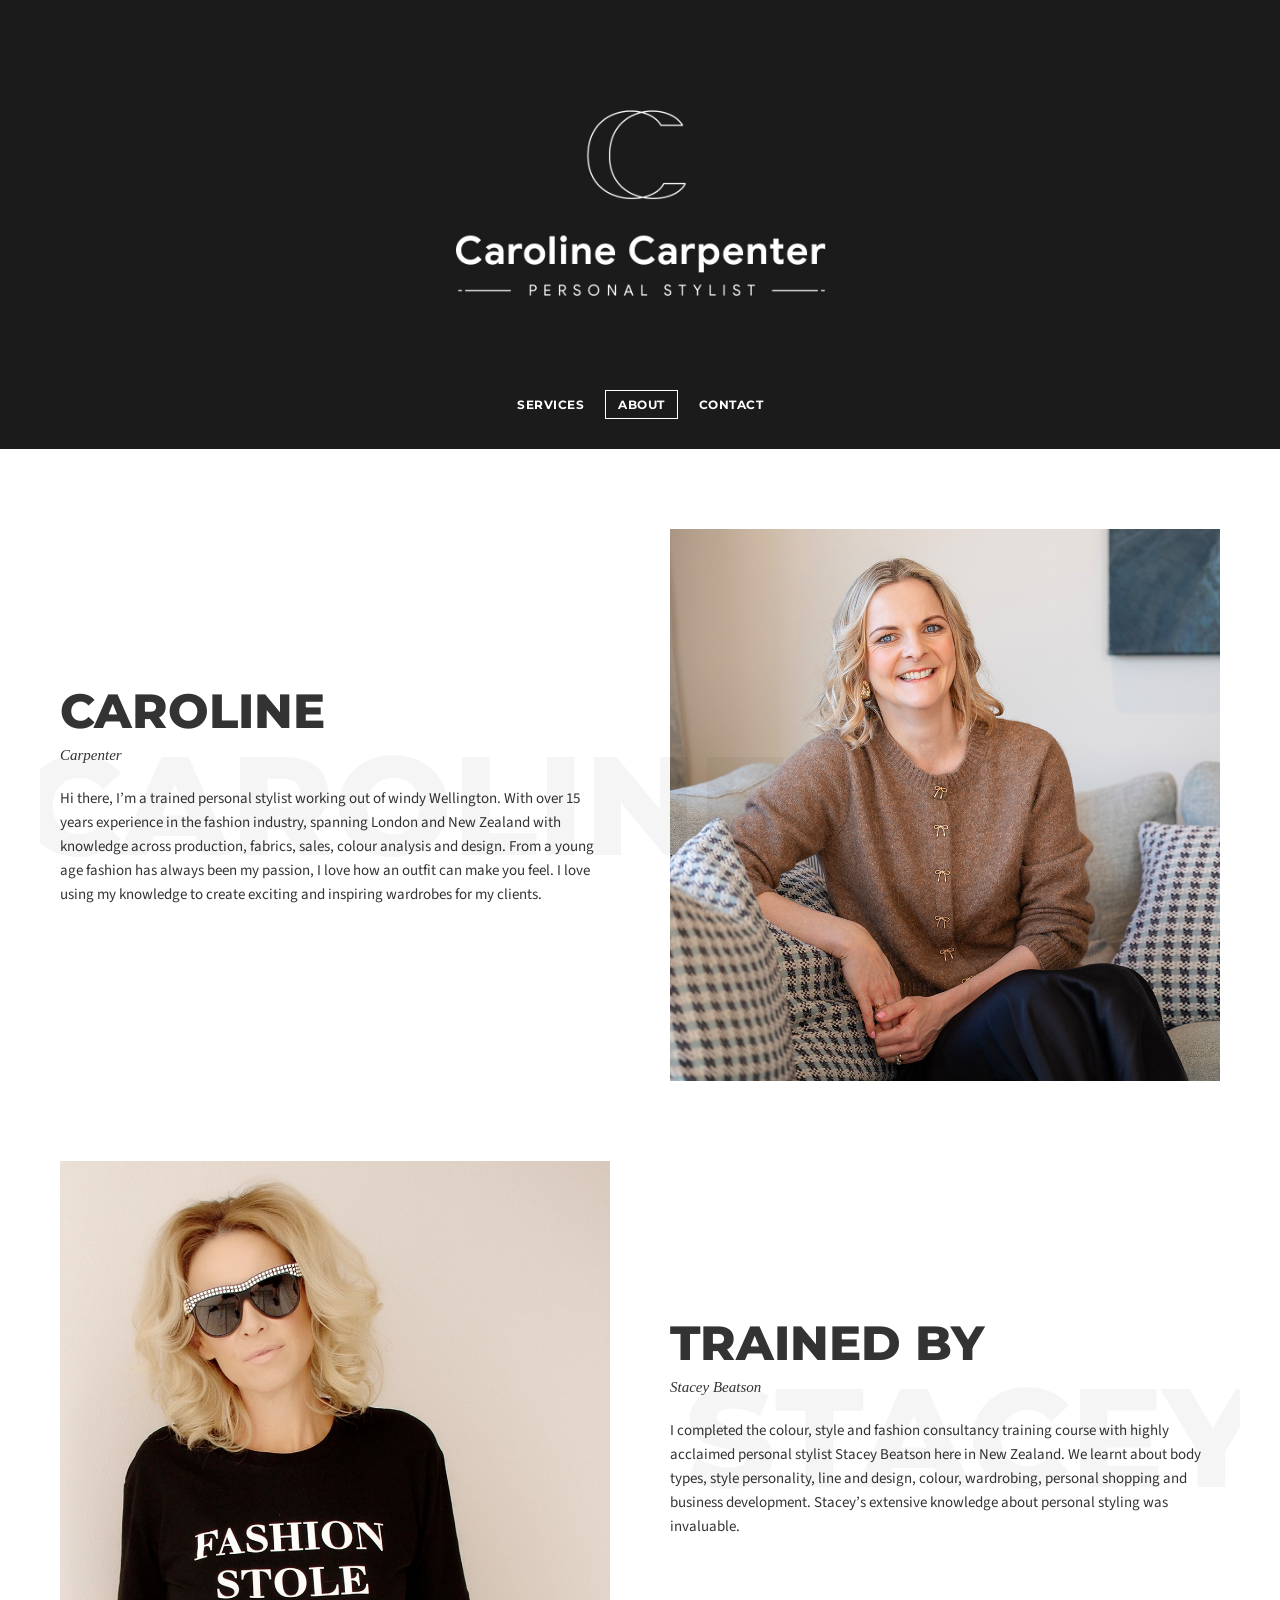
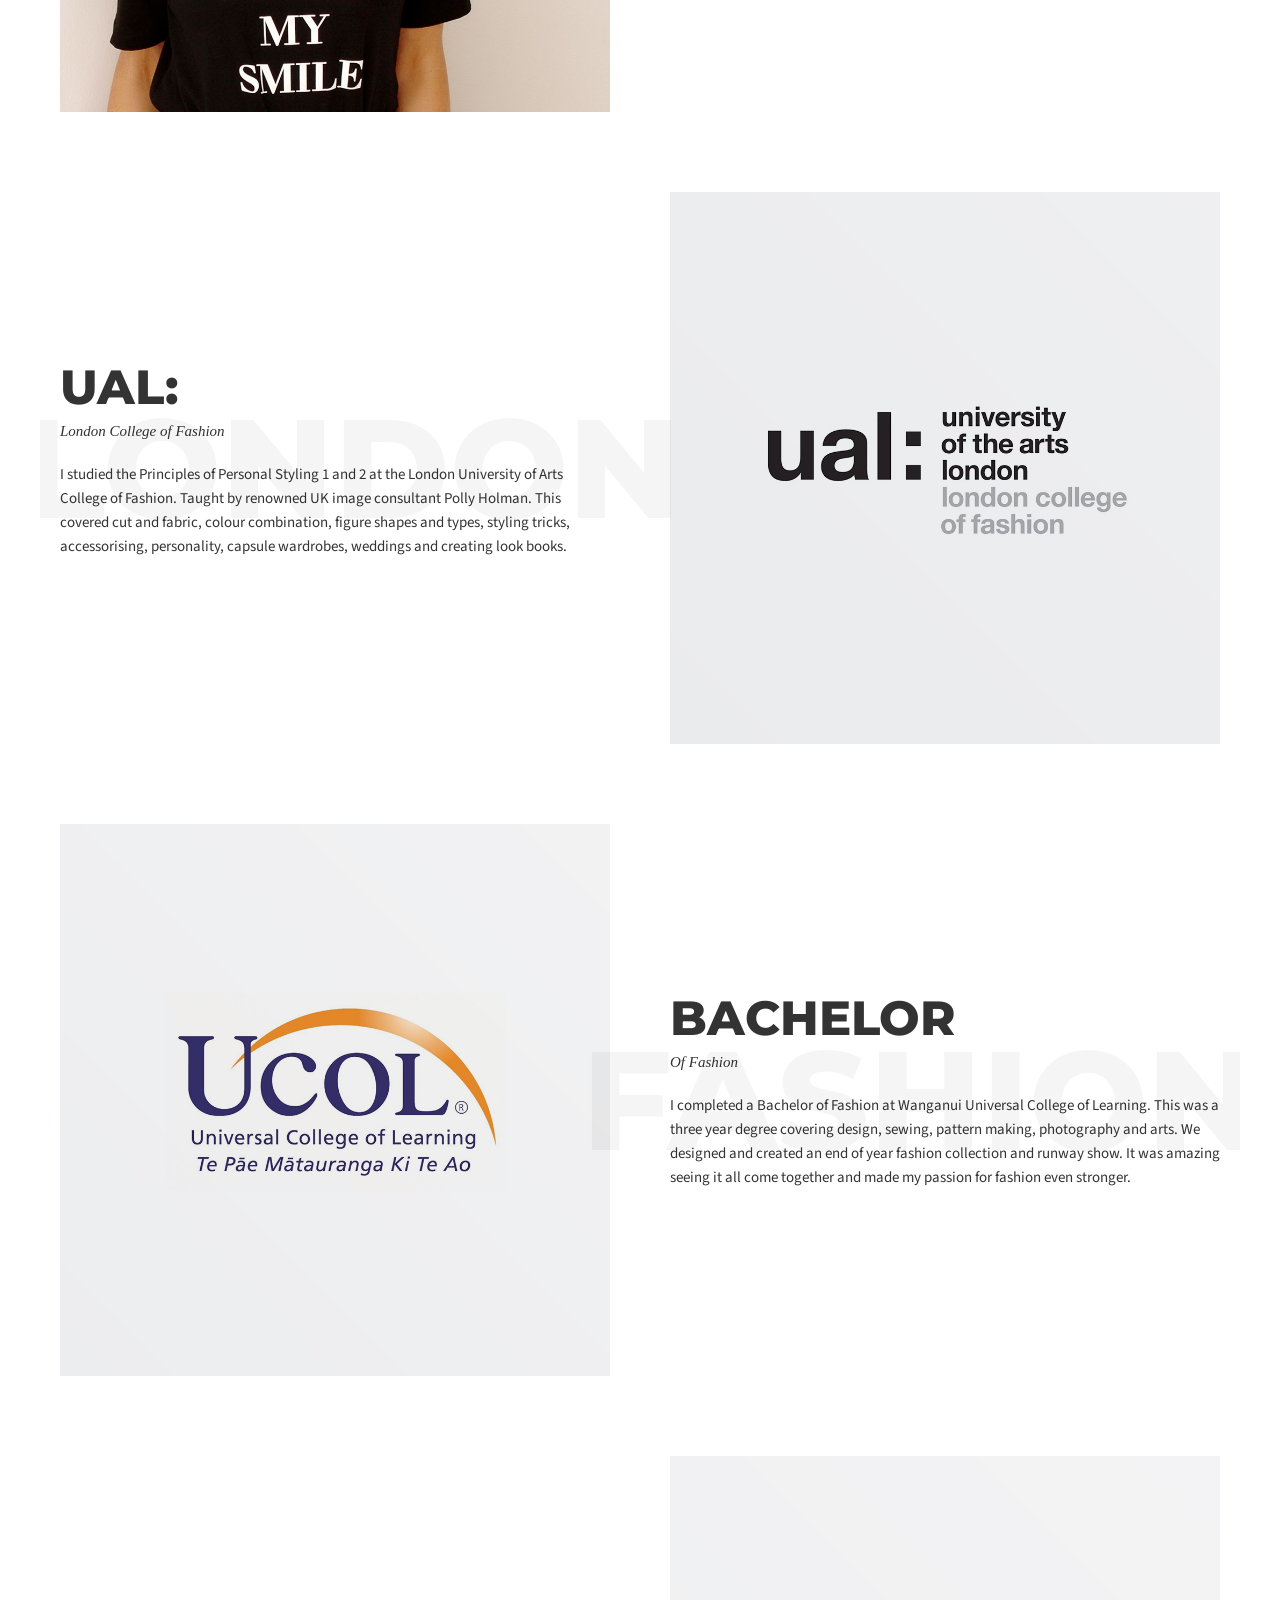
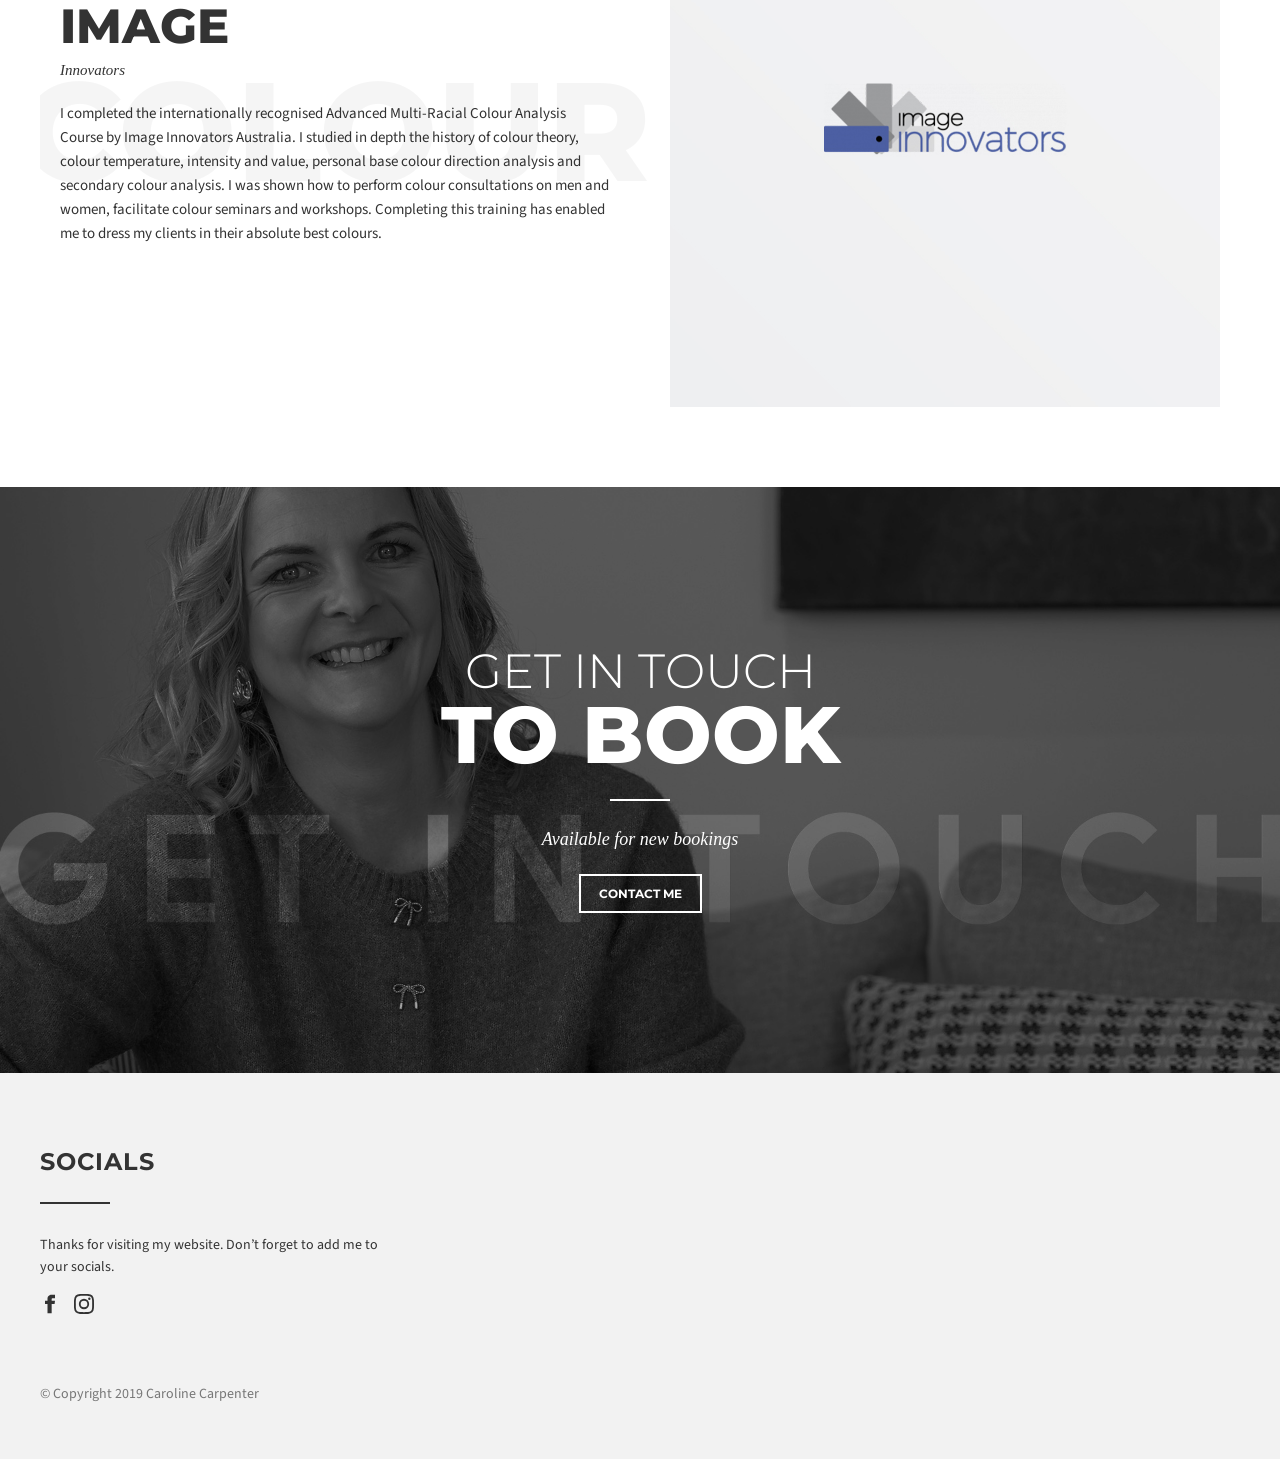
==== about.html @ e0498f4e "initial commit" ====
<!DOCTYPE html>
<html lang="en">
<head>
  <meta charset="utf-8">
  <meta name="viewport" content="width=device-width, initial-scale=1">
  <title>About – Caroline Carpenter</title>
  <meta name="description" content="Caroline Carpenter – a personal stylist in Wellington, New Zealand. Personal shopping, wardrobe workouts, colour analysis and more.">
  <link rel="icon" href="favicon.ico">
  <link rel="preconnect" href="https://fonts.googleapis.com">
  <link rel="preconnect" href="https://fonts.gstatic.com" crossorigin>
  <link href="https://fonts.googleapis.com/css2?family=Montserrat:wght@300;600;700;800&family=Old+Standard+TT:ital@1&family=Source+Sans+Pro:wght@400;600&display=swap" rel="stylesheet">
  <link rel="stylesheet" href="style.css">
</head>
<body>

  <header class="site-header">
    <a class="logo" href="index.html"><img src="images/logo.png" alt="Caroline Carpenter – Personal Stylist"></a>
    <nav class="site-nav">
      <a href="services.html">Services</a>
      <a href="about.html" class="active">About</a>
      <a href="contact.html">Contact</a>
    </nav>
  </header>

  <section class="row">
    <div class="row-text">
      <div class="bg-word" aria-hidden="true">Caroline</div>
      <h2 class="title-bold">Caroline</h2>
      <p class="subtitle">Carpenter</p>
      <p>Hi there, I’m a trained personal stylist working out of windy Wellington. With over 15 years experience in the fashion industry, spanning London and New Zealand with knowledge across production, fabrics, sales, colour analysis and design. From a young age fashion has always been my passion, I love how an outfit can make you feel. I love using my knowledge to create exciting and inspiring wardrobes for my clients.</p>
    </div>
    <img src="images/about-caroline.jpg" alt="Caroline Carpenter">
  </section>

  <section class="row reverse">
    <div class="row-text">
      <div class="bg-word" aria-hidden="true">Stacey</div>
      <h2 class="title-bold">Trained by</h2>
      <p class="subtitle">Stacey Beatson</p>
      <p>I completed the colour, style and fashion consultancy training course with highly acclaimed personal stylist Stacey Beatson here in New Zealand. We learnt about body types, style personality, line and design, colour, wardrobing, personal shopping and business development. Stacey’s extensive knowledge about personal styling was invaluable.</p>
    </div>
    <img src="images/about-stacey-beatson.jpg" alt="Caroline with Stacey Beatson">
  </section>

  <section class="row">
    <div class="row-text">
      <div class="bg-word" aria-hidden="true">London</div>
      <h2 class="title-bold">UAL:</h2>
      <p class="subtitle">London College of Fashion</p>
      <p>I studied the Principles of Personal Styling 1 and 2 at the London University of Arts College of Fashion. Taught by renowned UK image consultant Polly Holman. This covered cut and fabric, colour combination, figure shapes and types, styling tricks, accessorising, personality, capsule wardrobes, weddings and creating look books.</p>
    </div>
    <img src="images/about-ual-london.jpg" alt="London College of Fashion">
  </section>

  <section class="row reverse">
    <div class="row-text">
      <div class="bg-word" aria-hidden="true">Fashion</div>
      <h2 class="title-bold">Bachelor</h2>
      <p class="subtitle">Of Fashion</p>
      <p>I completed a Bachelor of Fashion at Wanganui Universal College of Learning. This was a three year degree covering design, sewing, pattern making, photography and arts. We designed and created an end of year fashion collection and runway show. It was amazing seeing it all come together and made my passion for fashion even stronger.</p>
    </div>
    <img src="images/about-bachelor-fashion.jpg" alt="Bachelor of Fashion runway show">
  </section>

  <section class="row">
    <div class="row-text">
      <div class="bg-word" aria-hidden="true">Colour</div>
      <h2 class="title-bold">Image</h2>
      <p class="subtitle">Innovators</p>
      <p>I completed the internationally recognised Advanced Multi-Racial Colour Analysis Course by Image Innovators Australia. I studied in depth the history of colour theory, colour temperature, intensity and value, personal base colour direction analysis and secondary colour analysis. I was shown how to perform colour consultations on men and women, facilitate colour seminars and workshops. Completing this training has enabled me to dress my clients in their absolute best colours.</p>
    </div>
    <img src="images/about-image-innovators.jpg" alt="Image Innovators certificate">
  </section>

  <section class="touch-banner">
    <p class="title-light">Get in touch</p>
    <p class="title-bold">To book</p>
    <div class="divider"></div>
    <p class="subtitle">Available for new bookings</p>
    <a class="button light" href="contact.html">Contact me</a>
  </section>

  <footer class="site-footer">
    <div class="inner">
      <h3>Socials</h3>
      <div class="rule"></div>
      <p>Thanks for visiting my website. Don’t forget to add me to your socials.</p>
      <div class="socials">
        <a href="https://www.facebook.com/StylistCarolineCarpenter/" target="_blank" rel="noopener" aria-label="Facebook">
          <svg viewBox="0 0 24 24"><path d="M14 8V6c0-.9.6-1 1-1h3V1h-4c-4 0-5 3-5 5v2H6v4h3v11h5V12h3.5l.5-4z"/></svg>
        </a>
        <a href="https://www.instagram.com/caroline.carpenter.stylist/" target="_blank" rel="noopener" aria-label="Instagram">
          <svg viewBox="0 0 24 24"><path d="M12 2.2c3.2 0 3.6 0 4.8.1 3.3.1 4.8 1.7 4.9 4.9.1 1.3.1 1.6.1 4.8s0 3.6-.1 4.8c-.1 3.2-1.7 4.8-4.9 4.9-1.3.1-1.6.1-4.8.1s-3.6 0-4.8-.1c-3.3-.1-4.8-1.7-4.9-4.9C2.2 15.6 2.2 15.2 2.2 12s0-3.6.1-4.8C2.4 3.9 3.9 2.4 7.2 2.3 8.4 2.2 8.8 2.2 12 2.2zM12 0C8.7 0 8.3 0 7.1.1 2.7.3.3 2.7.1 7.1 0 8.3 0 8.7 0 12s0 3.7.1 4.9c.2 4.4 2.6 6.8 7 7 1.2.1 1.6.1 4.9.1s3.7 0 4.9-.1c4.4-.2 6.8-2.6 7-7 .1-1.2.1-1.6.1-4.9s0-3.7-.1-4.9c-.2-4.4-2.6-6.8-7-7C15.7 0 15.3 0 12 0zm0 5.8a6.2 6.2 0 100 12.4 6.2 6.2 0 000-12.4zM12 16a4 4 0 110-8 4 4 0 010 8zm6.4-11.8a1.4 1.4 0 100 2.9 1.4 1.4 0 000-2.9z"/></svg>
        </a>
      </div>
      <p class="copyright">© Copyright 2019 Caroline Carpenter</p>
    </div>
  </footer>

</body>
</html>
---- style.css ----
:root {
  --dark: #1b1b1b;
  --text: #333333;
  --muted: #777777;
  --light-bg: #f2f2f2;
  --white: #ffffff;
  --heading-font: 'Montserrat', sans-serif;
  --script-font: 'Old Standard TT', serif;
  --body-font: 'Source Sans Pro', sans-serif;
}

* { box-sizing: border-box; }

body {
  margin: 0;
  font-family: var(--body-font);
  font-size: 16px;
  line-height: 1.6;
  color: var(--text);
  background: var(--white);
}

img { max-width: 100%; display: block; }
a { color: inherit; }

.site-header {
  background: var(--dark);
  text-align: center;
  padding: 40px 20px 30px;
}
.site-header .logo img {
  width: 480px;
  margin: 0 auto;
}
.site-nav {
  margin-top: 30px;
  display: flex;
  justify-content: center;
  gap: 8px;
}
.site-nav a {
  color: var(--white);
  text-decoration: none;
  font-family: var(--heading-font);
  font-weight: 700;
  font-size: 12px;
  letter-spacing: 0.5px;
  text-transform: uppercase;
  padding: 4px 12px;
  border: 1px solid transparent;
}
.site-nav a:hover,
.site-nav a.active { border-color: var(--white); }

.title-bold,
.title-light {
  font-family: var(--heading-font);
  text-transform: uppercase;
  line-height: 1;
  margin: 0;
}
.title-bold  { font-weight: 800; font-size: 64px; }
.title-light { font-weight: 300; font-size: 64px; }
.title-medium {
  font-family: var(--heading-font);
  font-weight: 700;
  font-size: 26px;
  text-transform: uppercase;
  margin: 4px 0 0;
}
.subtitle {
  font-family: var(--script-font);
  font-style: italic;
  font-size: 18px;
  margin: 8px 0 20px;
}

.button {
  display: inline-block;
  font-family: var(--heading-font);
  font-weight: 700;
  font-size: 12px;
  text-transform: uppercase;
  text-decoration: none;
  padding: 8px 18px;
  border: 2px solid currentColor;
  transition: background 0.2s, color 0.2s;
}
.button:hover { background: var(--text); color: var(--white); border-color: var(--text); }
.button.light { color: var(--white); }
.button.light:hover { background: var(--white); color: var(--text); border-color: var(--white); }

.driver {
  position: relative;
  max-width: 1400px;
  margin: 60px auto;
  padding: 0 20px;
}
.driver img {
  width: 75%;
}
.driver .driver-text {
  position: absolute;
  bottom: 60px;
}
.driver.left img        { margin-left: auto; }
.driver.left .driver-text { left: 20px; }
.driver.right img        { margin-right: auto; }
.driver.right .driver-text { right: 20px; text-align: right; top: 40%; bottom: auto; }
.driver .title-bold,
.driver .title-light { font-size: 90px; }
.driver .title-medium { font-size: 36px; }

.touch-banner {
  position: relative;
  overflow: hidden;
  background: url('images/home-contact.jpg') center / cover no-repeat;
  filter: grayscale(1);
  color: var(--white);
  text-align: center;
  padding: 160px 20px;
}
.touch-banner::before {
  content: '';
  position: absolute;
  inset: 0;
  background: rgba(0, 0, 0, 0.35);
}
.touch-banner > * { position: relative; }
.touch-banner .title-light { font-size: 48px; }
.touch-banner .title-bold  { font-size: 80px; }
.touch-banner .divider {
  width: 60px;
  height: 2px;
  background: var(--white);
  margin: 24px auto;
}

.row {
  position: relative;
  display: flex;
  align-items: center;
  gap: 60px;
  max-width: 1200px;
  margin: 80px auto;
  padding: 0 20px;
  overflow: hidden;
}
.row > * { flex: 1 1 0; min-width: 0; }
.row.reverse { flex-direction: row-reverse; }
.row .row-text { position: relative; z-index: 1; }
.row .row-text p { font-size: 15px; }
.row .price { font-size: 14px; color: var(--muted); }
.row .title-bold { font-size: 48px; }

.row .bg-word {
  position: absolute;
  z-index: 0;
  top: 50%;
  transform: translateY(-50%);
  font-family: var(--heading-font);
  font-weight: 800;
  font-size: 140px;
  text-transform: uppercase;
  color: rgba(0, 0, 0, 0.04);
  white-space: nowrap;
  pointer-events: none;
}
.row .bg-word { left: -40px; }
.row.reverse .bg-word { left: auto; right: -40px; }

.contact-email {
  font-family: var(--heading-font);
  font-weight: 600;
  font-size: 18px;
}

.site-footer {
  background: var(--light-bg);
  padding: 70px 20px 40px;
}
.site-footer .inner { max-width: 1200px; margin: 0 auto; }
.site-footer h3 {
  font-family: var(--heading-font);
  font-weight: 700;
  font-size: 24px;
  letter-spacing: 1px;
  text-transform: uppercase;
  margin: 0;
}
.site-footer .rule {
  width: 70px;
  height: 2px;
  background: var(--text);
  margin: 20px 0 30px;
}
.site-footer p { font-size: 14px; max-width: 360px; }
.socials { display: flex; gap: 14px; margin: 16px 0 60px; }
.socials svg { width: 20px; height: 20px; fill: var(--text); }
.copyright { font-size: 12px; color: var(--muted); }

@media (max-width: 800px) {
  .site-header .logo img { width: 260px; }
  .title-bold, .title-light,
  .driver .title-bold, .driver .title-light { font-size: 48px; }
  .driver .title-medium { font-size: 24px; }
  .driver img { width: 100%; }
  .driver .driver-text,
  .driver.right .driver-text { position: static; text-align: left; margin-top: 20px; }
  .row, .row.reverse { flex-direction: column; gap: 24px; margin: 50px auto; }
  .row .bg-word { display: none; }
  .touch-banner { padding: 100px 20px; }
  .touch-banner .title-bold { font-size: 52px; }
  .touch-banner .title-light { font-size: 32px; }
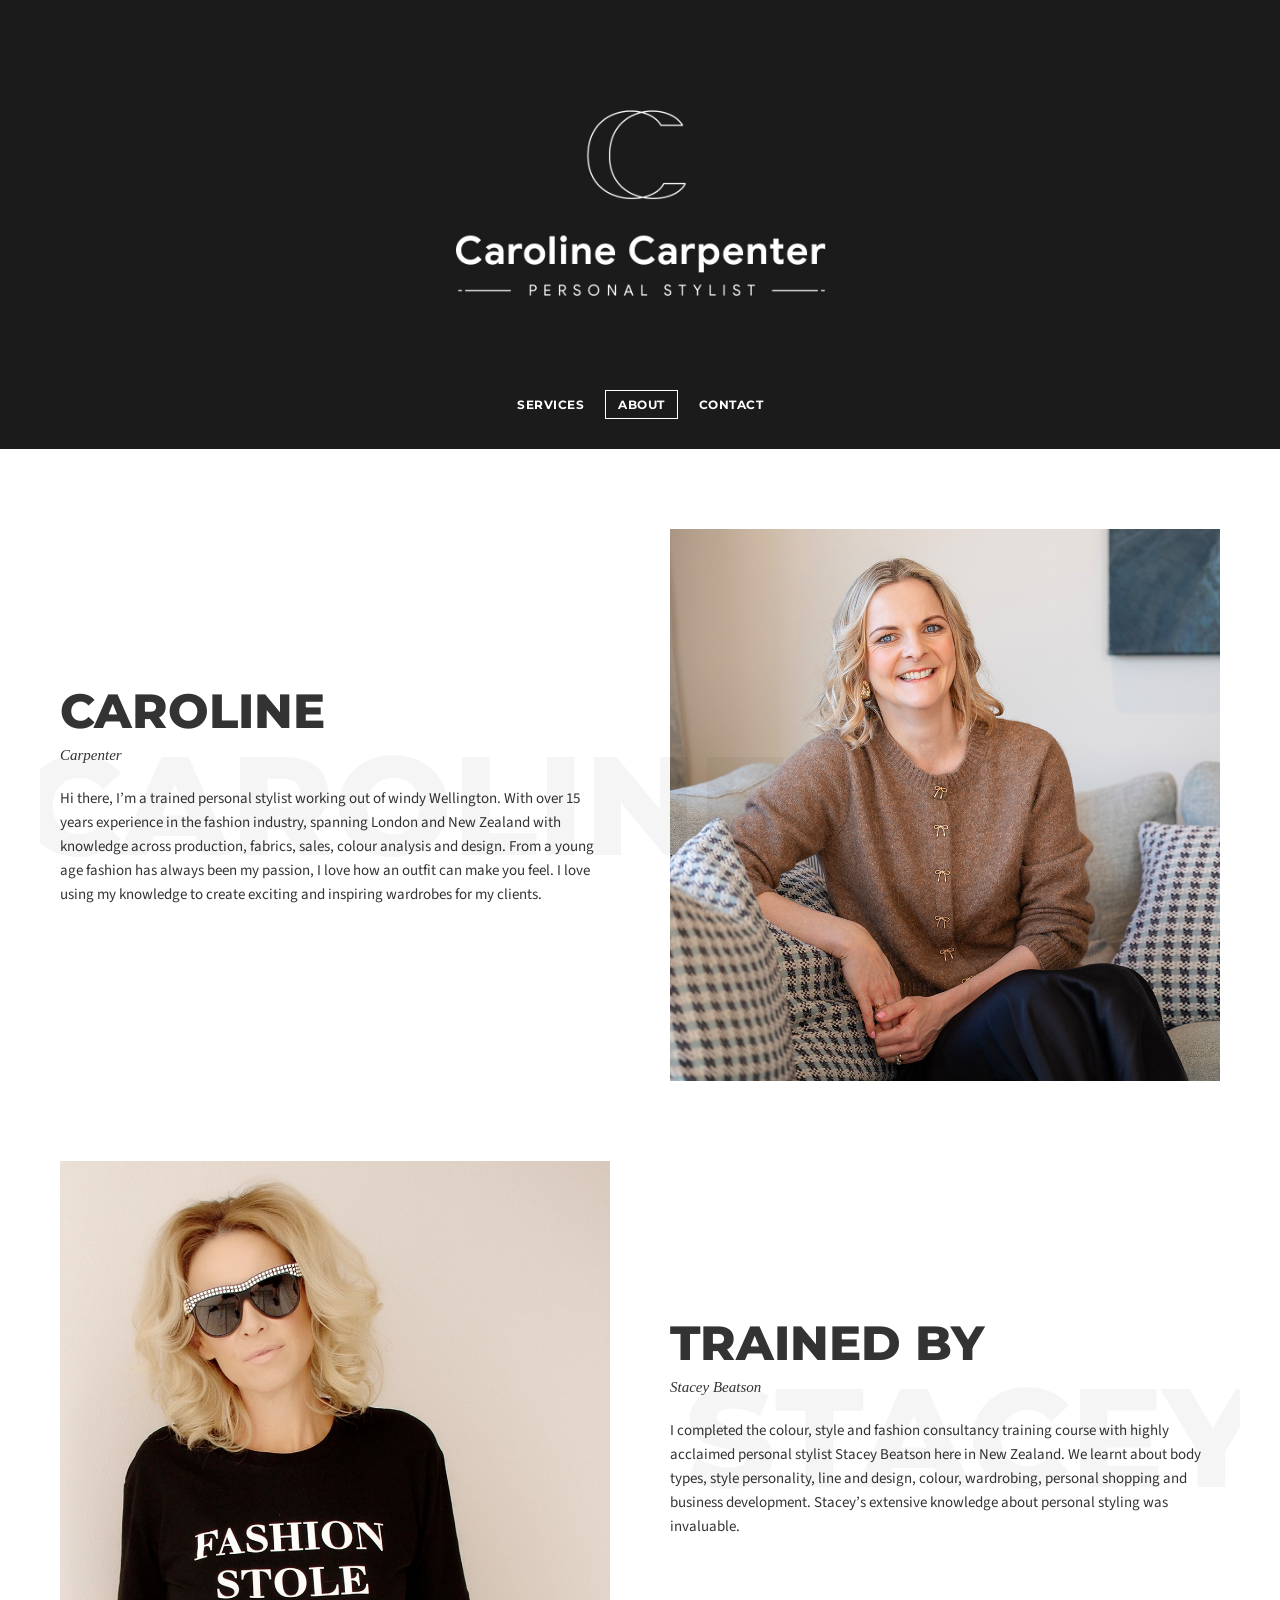
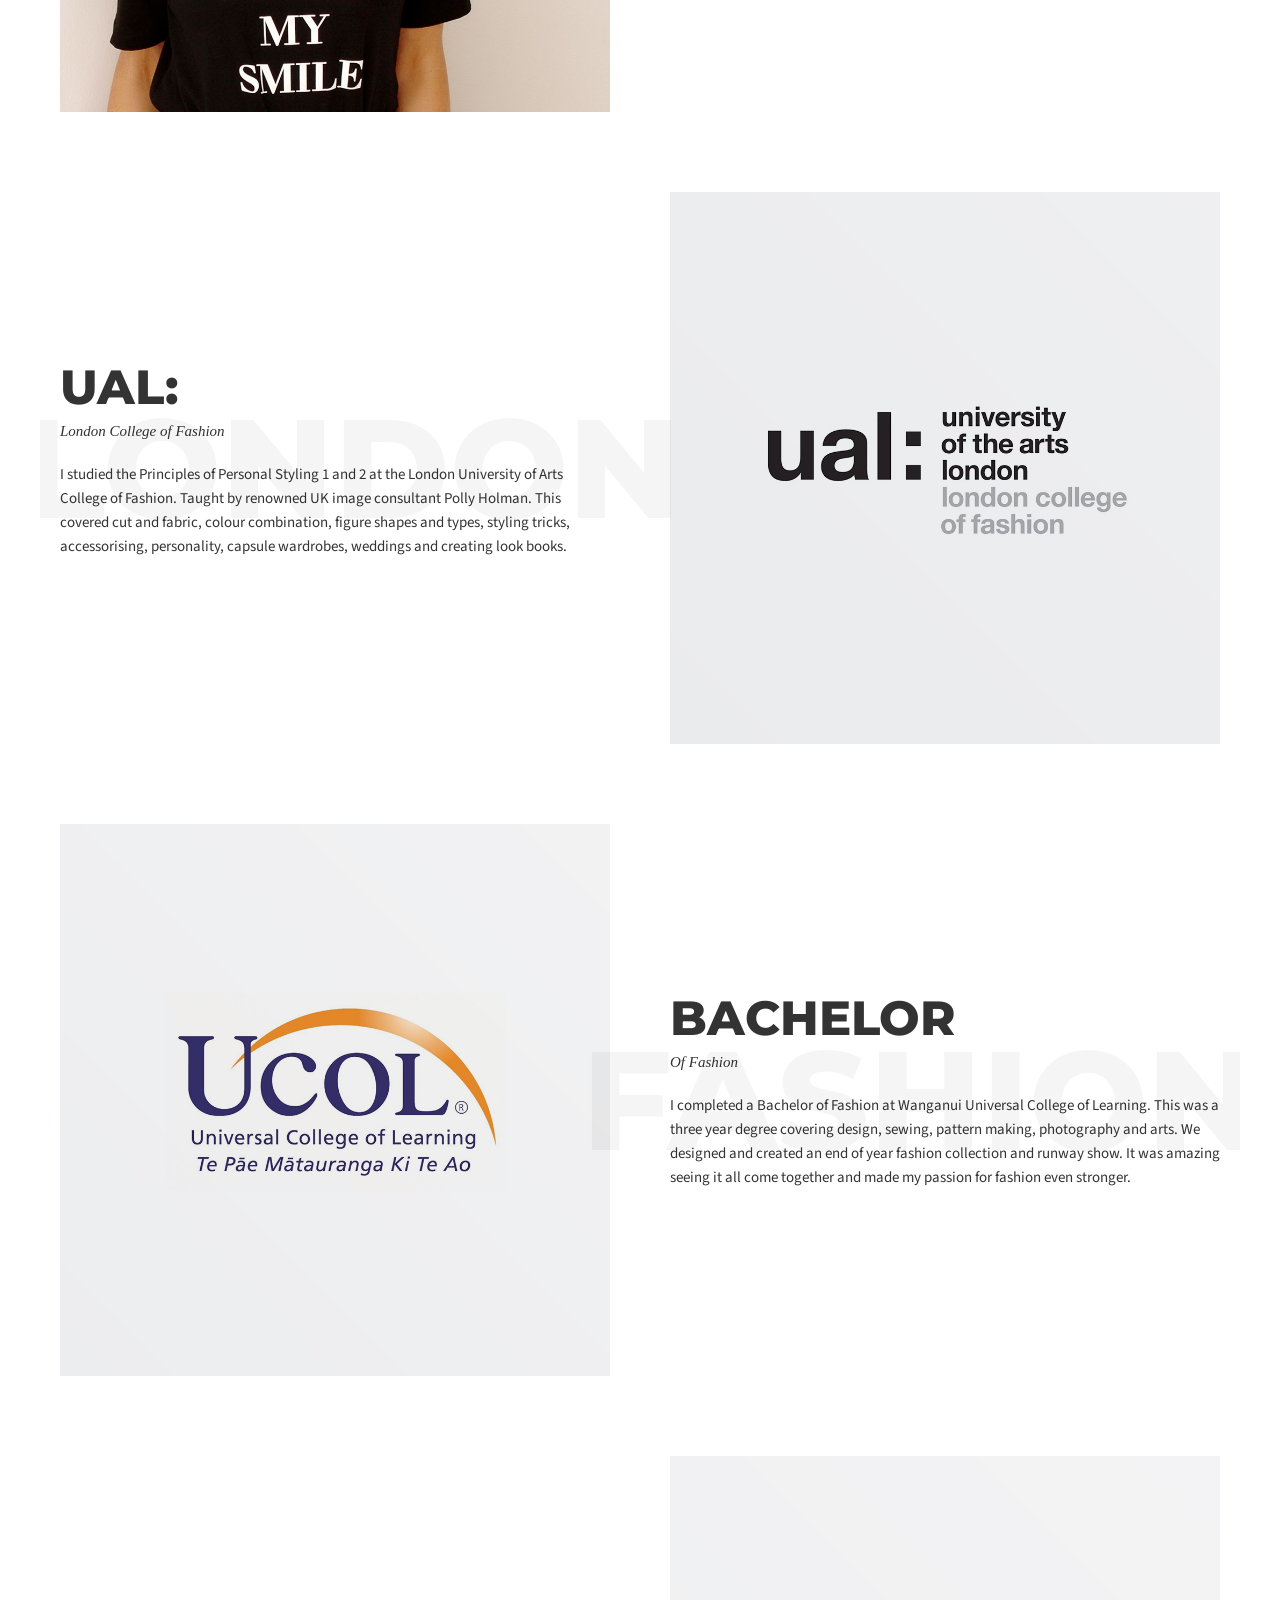
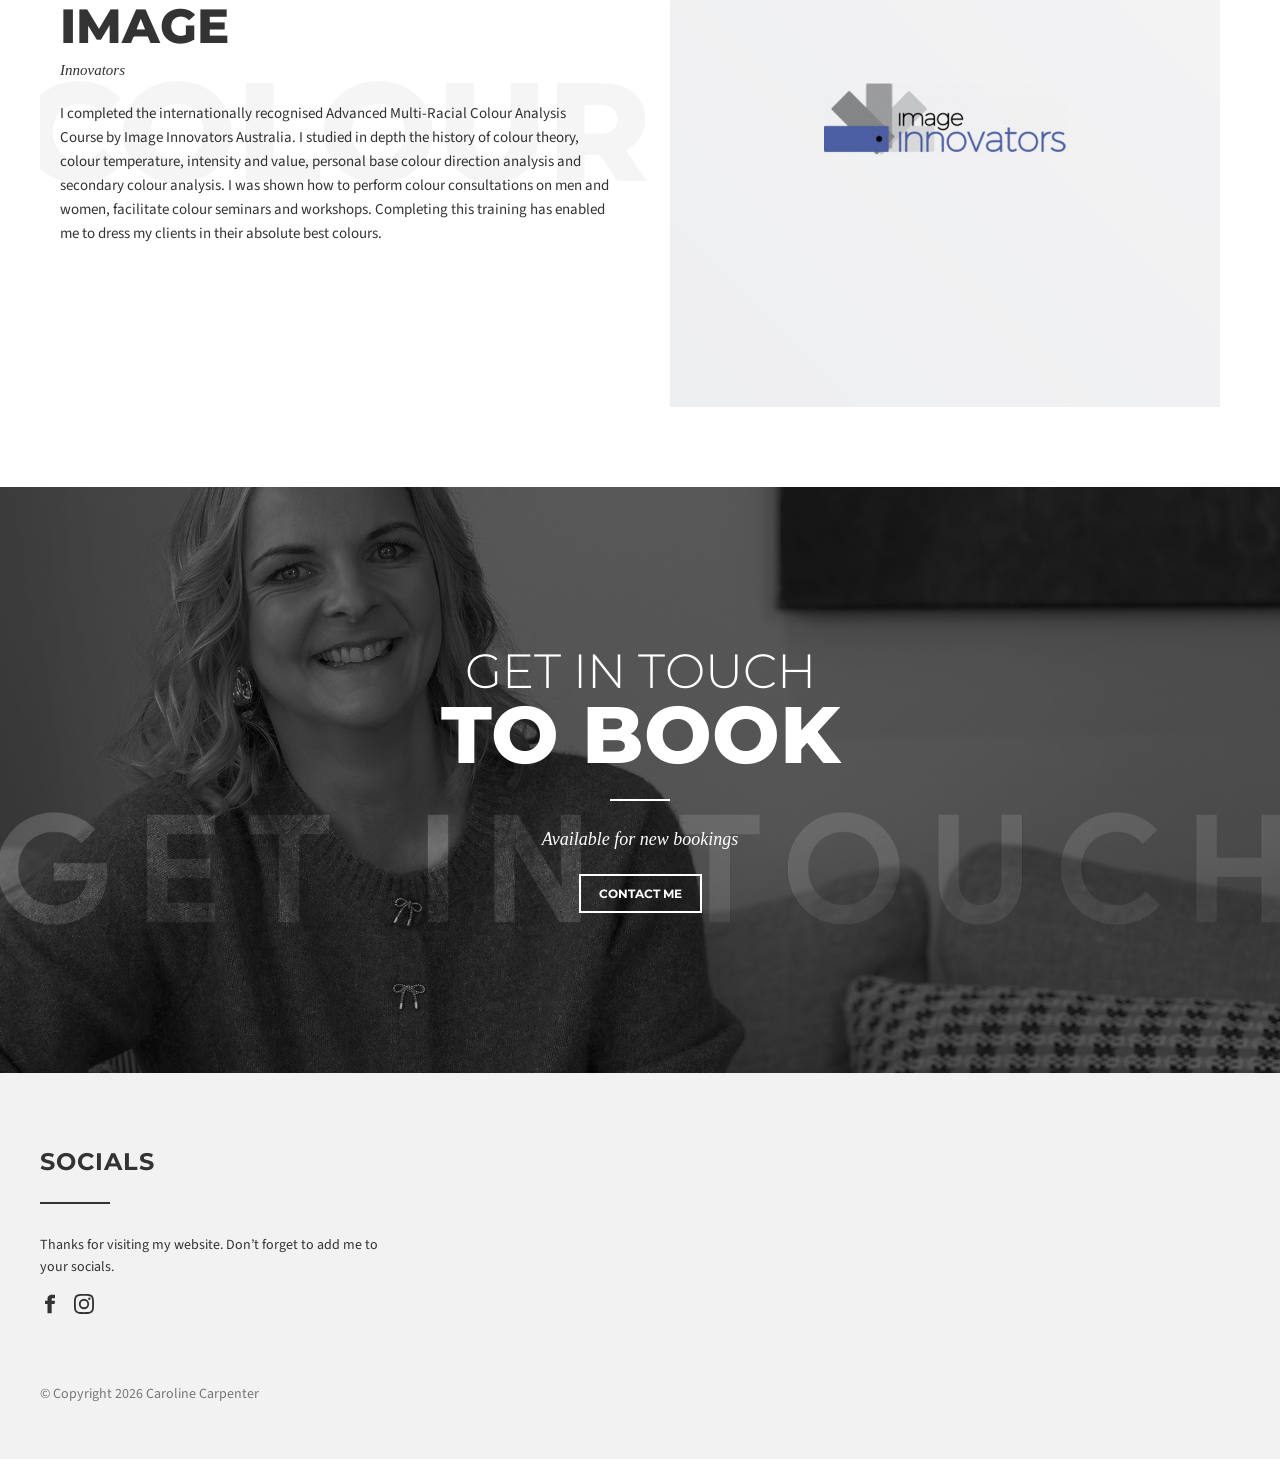
==== commit 7ffda944: "updated copyright" ====
--- a/about.html
+++ b/about.html
@@ -93,7 +93,7 @@
           <svg viewBox="0 0 24 24"><path d="M12 2.2c3.2 0 3.6 0 4.8.1 3.3.1 4.8 1.7 4.9 4.9.1 1.3.1 1.6.1 4.8s0 3.6-.1 4.8c-.1 3.2-1.7 4.8-4.9 4.9-1.3.1-1.6.1-4.8.1s-3.6 0-4.8-.1c-3.3-.1-4.8-1.7-4.9-4.9C2.2 15.6 2.2 15.2 2.2 12s0-3.6.1-4.8C2.4 3.9 3.9 2.4 7.2 2.3 8.4 2.2 8.8 2.2 12 2.2zM12 0C8.7 0 8.3 0 7.1.1 2.7.3.3 2.7.1 7.1 0 8.3 0 8.7 0 12s0 3.7.1 4.9c.2 4.4 2.6 6.8 7 7 1.2.1 1.6.1 4.9.1s3.7 0 4.9-.1c4.4-.2 6.8-2.6 7-7 .1-1.2.1-1.6.1-4.9s0-3.7-.1-4.9c-.2-4.4-2.6-6.8-7-7C15.7 0 15.3 0 12 0zm0 5.8a6.2 6.2 0 100 12.4 6.2 6.2 0 000-12.4zM12 16a4 4 0 110-8 4 4 0 010 8zm6.4-11.8a1.4 1.4 0 100 2.9 1.4 1.4 0 000-2.9z"/></svg>
         </a>
       </div>
-      <p class="copyright">© Copyright 2019 Caroline Carpenter</p>
+      <p class="copyright">© Copyright 2026 Caroline Carpenter</p>
     </div>
   </footer>
 
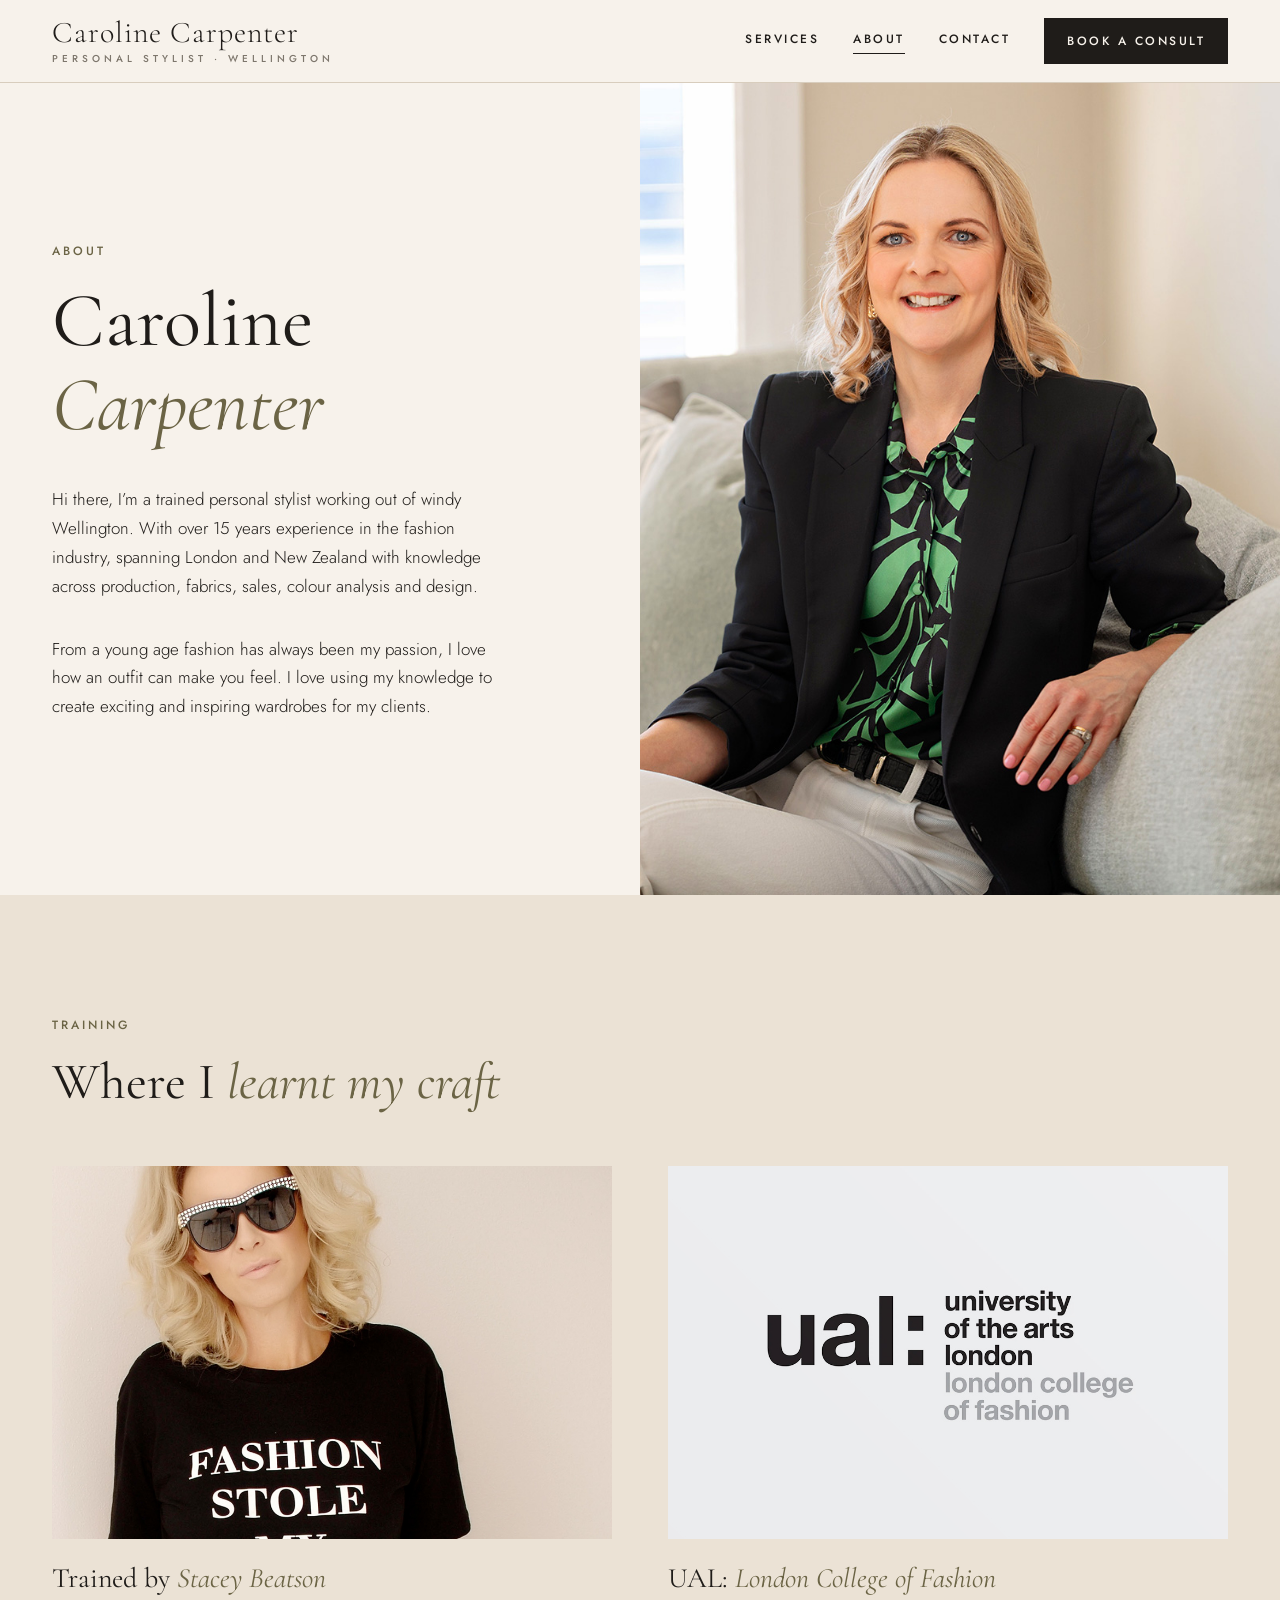
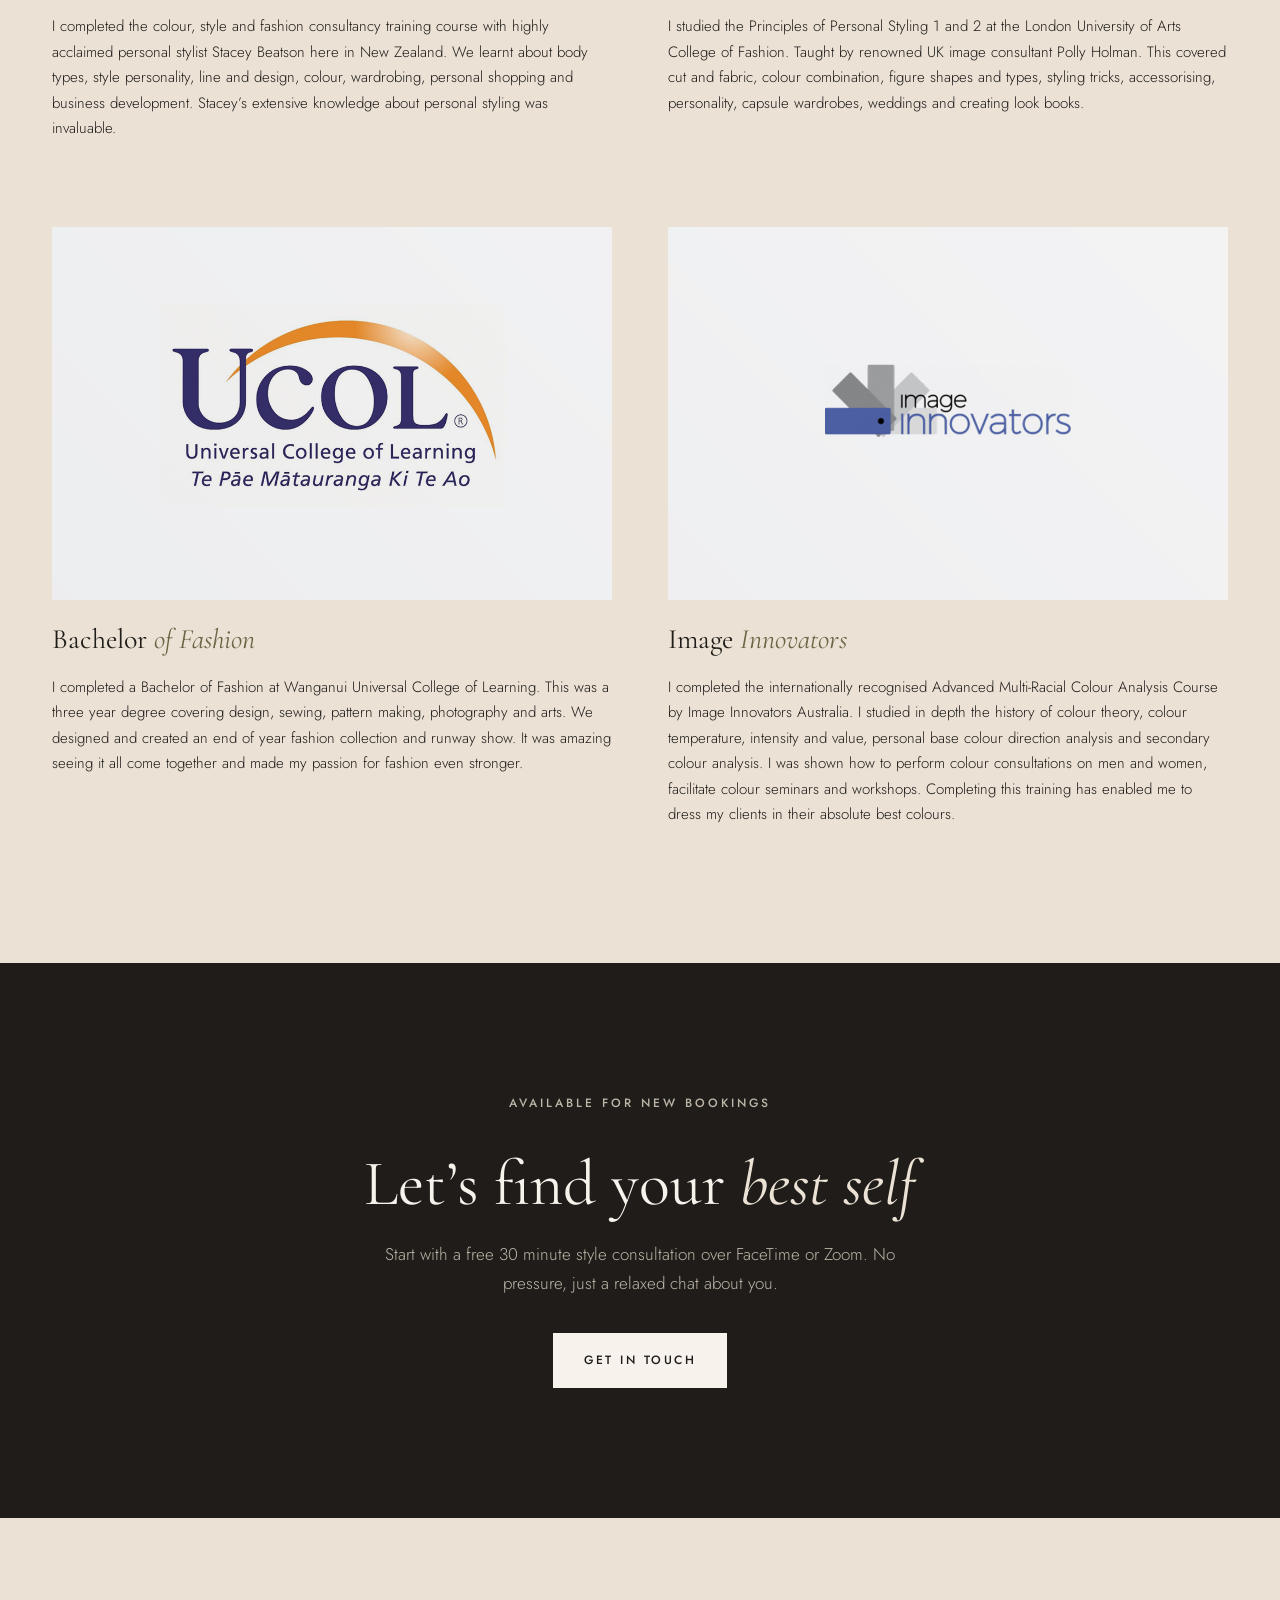
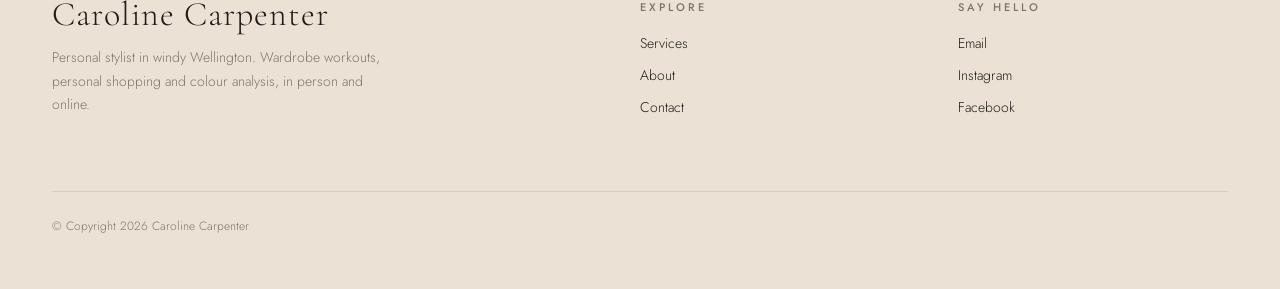
==== commit 42751415: "experimental new style" ====
--- a/about.html
+++ b/about.html
@@ -4,94 +4,105 @@
   <meta charset="utf-8">
   <meta name="viewport" content="width=device-width, initial-scale=1">
   <title>About – Caroline Carpenter</title>
-  <meta name="description" content="Caroline Carpenter – a personal stylist in Wellington, New Zealand. Personal shopping, wardrobe workouts, colour analysis and more.">
+  <meta name="description" content="Meet Caroline Carpenter, a trained personal stylist in Wellington with over 15 years in the fashion industry across London and New Zealand.">
   <link rel="icon" href="favicon.ico">
   <link rel="preconnect" href="https://fonts.googleapis.com">
   <link rel="preconnect" href="https://fonts.gstatic.com" crossorigin>
-  <link href="https://fonts.googleapis.com/css2?family=Montserrat:wght@300;600;700;800&family=Old+Standard+TT:ital@1&family=Source+Sans+Pro:wght@400;600&display=swap" rel="stylesheet">
+  <link href="https://fonts.googleapis.com/css2?family=Cormorant+Garamond:ital,wght@0,400;0,500;1,400&family=Jost:wght@300;400;500&display=swap" rel="stylesheet">
   <link rel="stylesheet" href="style.css">
 </head>
 <body>
 
   <header class="site-header">
-    <a class="logo" href="index.html"><img src="images/logo.png" alt="Caroline Carpenter – Personal Stylist"></a>
-    <nav class="site-nav">
-      <a href="services.html">Services</a>
-      <a href="about.html" class="active">About</a>
-      <a href="contact.html">Contact</a>
-    </nav>
+    <div class="container">
+      <a class="wordmark" href="index.html">
+        <span class="name">Caroline Carpenter</span>
+        <span class="tag">Personal Stylist · Wellington</span>
+      </a>
+      <nav class="site-nav">
+        <a href="services.html">Services</a>
+        <a href="about.html" class="active">About</a>
+        <a href="contact.html">Contact</a>
+        <a class="button" href="contact.html">Book a consult</a>
+      </nav>
+    </div>
   </header>
 
-  <section class="row">
-    <div class="row-text">
-      <div class="bg-word" aria-hidden="true">Caroline</div>
-      <h2 class="title-bold">Caroline</h2>
-      <p class="subtitle">Carpenter</p>
-      <p>Hi there, I’m a trained personal stylist working out of windy Wellington. With over 15 years experience in the fashion industry, spanning London and New Zealand with knowledge across production, fabrics, sales, colour analysis and design. From a young age fashion has always been my passion, I love how an outfit can make you feel. I love using my knowledge to create exciting and inspiring wardrobes for my clients.</p>
+  <section class="hero">
+    <div class="hero-text">
+      <p class="eyebrow">About</p>
+      <h1>Caroline <em>Carpenter</em></h1>
+      <p>Hi there, I’m a trained personal stylist working out of windy Wellington. With over 15 years experience in the fashion industry, spanning London and New Zealand with knowledge across production, fabrics, sales, colour analysis and design.</p>
+      <p>From a young age fashion has always been my passion, I love how an outfit can make you feel. I love using my knowledge to create exciting and inspiring wardrobes for my clients.</p>
     </div>
-    <img src="images/about-caroline.jpg" alt="Caroline Carpenter">
+    <div class="hero-image">
+      <img src="images/contact-caroline.jpg" alt="Caroline Carpenter">
+    </div>
   </section>
 
-  <section class="row reverse">
-    <div class="row-text">
-      <div class="bg-word" aria-hidden="true">Stacey</div>
-      <h2 class="title-bold">Trained by</h2>
-      <p class="subtitle">Stacey Beatson</p>
-      <p>I completed the colour, style and fashion consultancy training course with highly acclaimed personal stylist Stacey Beatson here in New Zealand. We learnt about body types, style personality, line and design, colour, wardrobing, personal shopping and business development. Stacey’s extensive knowledge about personal styling was invaluable.</p>
+  <section class="section sand">
+    <div class="container">
+      <div class="section-head">
+        <div>
+          <p class="eyebrow">Training</p>
+          <h2>Where I <em>learnt my craft</em></h2>
+        </div>
+      </div>
+      <div class="credentials">
+        <div class="credential">
+          <img src="images/about-stacey-beatson.jpg" alt="Trained by Stacey Beatson">
+          <h3>Trained by <em>Stacey Beatson</em></h3>
+          <p>I completed the colour, style and fashion consultancy training course with highly acclaimed personal stylist Stacey Beatson here in New Zealand. We learnt about body types, style personality, line and design, colour, wardrobing, personal shopping and business development. Stacey’s extensive knowledge about personal styling was invaluable.</p>
+        </div>
+        <div class="credential">
+          <img src="images/about-ual-london.jpg" alt="UAL: London College of Fashion">
+          <h3>UAL: <em>London College of Fashion</em></h3>
+          <p>I studied the Principles of Personal Styling 1 and 2 at the London University of Arts College of Fashion. Taught by renowned UK image consultant Polly Holman. This covered cut and fabric, colour combination, figure shapes and types, styling tricks, accessorising, personality, capsule wardrobes, weddings and creating look books.</p>
+        </div>
+        <div class="credential">
+          <img src="images/about-bachelor-fashion.jpg" alt="Bachelor of Fashion">
+          <h3>Bachelor <em>of Fashion</em></h3>
+          <p>I completed a Bachelor of Fashion at Wanganui Universal College of Learning. This was a three year degree covering design, sewing, pattern making, photography and arts. We designed and created an end of year fashion collection and runway show. It was amazing seeing it all come together and made my passion for fashion even stronger.</p>
+        </div>
+        <div class="credential">
+          <img src="images/about-image-innovators.jpg" alt="Image Innovators">
+          <h3>Image <em>Innovators</em></h3>
+          <p>I completed the internationally recognised Advanced Multi-Racial Colour Analysis Course by Image Innovators Australia. I studied in depth the history of colour theory, colour temperature, intensity and value, personal base colour direction analysis and secondary colour analysis. I was shown how to perform colour consultations on men and women, facilitate colour seminars and workshops. Completing this training has enabled me to dress my clients in their absolute best colours.</p>
+        </div>
+      </div>
     </div>
-    <img src="images/about-stacey-beatson.jpg" alt="Caroline with Stacey Beatson">
   </section>
 
-  <section class="row">
-    <div class="row-text">
-      <div class="bg-word" aria-hidden="true">London</div>
-      <h2 class="title-bold">UAL:</h2>
-      <p class="subtitle">London College of Fashion</p>
-      <p>I studied the Principles of Personal Styling 1 and 2 at the London University of Arts College of Fashion. Taught by renowned UK image consultant Polly Holman. This covered cut and fabric, colour combination, figure shapes and types, styling tricks, accessorising, personality, capsule wardrobes, weddings and creating look books.</p>
-    </div>
-    <img src="images/about-ual-london.jpg" alt="London College of Fashion">
-  </section>
-
-  <section class="row reverse">
-    <div class="row-text">
-      <div class="bg-word" aria-hidden="true">Fashion</div>
-      <h2 class="title-bold">Bachelor</h2>
-      <p class="subtitle">Of Fashion</p>
-      <p>I completed a Bachelor of Fashion at Wanganui Universal College of Learning. This was a three year degree covering design, sewing, pattern making, photography and arts. We designed and created an end of year fashion collection and runway show. It was amazing seeing it all come together and made my passion for fashion even stronger.</p>
-    </div>
-    <img src="images/about-bachelor-fashion.jpg" alt="Bachelor of Fashion runway show">
-  </section>
-
-  <section class="row">
-    <div class="row-text">
-      <div class="bg-word" aria-hidden="true">Colour</div>
-      <h2 class="title-bold">Image</h2>
-      <p class="subtitle">Innovators</p>
-      <p>I completed the internationally recognised Advanced Multi-Racial Colour Analysis Course by Image Innovators Australia. I studied in depth the history of colour theory, colour temperature, intensity and value, personal base colour direction analysis and secondary colour analysis. I was shown how to perform colour consultations on men and women, facilitate colour seminars and workshops. Completing this training has enabled me to dress my clients in their absolute best colours.</p>
-    </div>
-    <img src="images/about-image-innovators.jpg" alt="Image Innovators certificate">
-  </section>
-
-  <section class="touch-banner">
-    <p class="title-light">Get in touch</p>
-    <p class="title-bold">To book</p>
-    <div class="divider"></div>
-    <p class="subtitle">Available for new bookings</p>
-    <a class="button light" href="contact.html">Contact me</a>
+  <section class="book">
+    <p class="eyebrow">Available for new bookings</p>
+    <h2>Let’s find your <em>best self</em></h2>
+    <p>Start with a free 30 minute style consultation over FaceTime or Zoom. No pressure, just a relaxed chat about you.</p>
+    <a class="button light" href="contact.html">Get in touch</a>
   </section>
 
   <footer class="site-footer">
-    <div class="inner">
-      <h3>Socials</h3>
-      <div class="rule"></div>
-      <p>Thanks for visiting my website. Don’t forget to add me to your socials.</p>
-      <div class="socials">
-        <a href="https://www.facebook.com/StylistCarolineCarpenter/" target="_blank" rel="noopener" aria-label="Facebook">
-          <svg viewBox="0 0 24 24"><path d="M14 8V6c0-.9.6-1 1-1h3V1h-4c-4 0-5 3-5 5v2H6v4h3v11h5V12h3.5l.5-4z"/></svg>
-        </a>
-        <a href="https://www.instagram.com/caroline.carpenter.stylist/" target="_blank" rel="noopener" aria-label="Instagram">
-          <svg viewBox="0 0 24 24"><path d="M12 2.2c3.2 0 3.6 0 4.8.1 3.3.1 4.8 1.7 4.9 4.9.1 1.3.1 1.6.1 4.8s0 3.6-.1 4.8c-.1 3.2-1.7 4.8-4.9 4.9-1.3.1-1.6.1-4.8.1s-3.6 0-4.8-.1c-3.3-.1-4.8-1.7-4.9-4.9C2.2 15.6 2.2 15.2 2.2 12s0-3.6.1-4.8C2.4 3.9 3.9 2.4 7.2 2.3 8.4 2.2 8.8 2.2 12 2.2zM12 0C8.7 0 8.3 0 7.1.1 2.7.3.3 2.7.1 7.1 0 8.3 0 8.7 0 12s0 3.7.1 4.9c.2 4.4 2.6 6.8 7 7 1.2.1 1.6.1 4.9.1s3.7 0 4.9-.1c4.4-.2 6.8-2.6 7-7 .1-1.2.1-1.6.1-4.9s0-3.7-.1-4.9c-.2-4.4-2.6-6.8-7-7C15.7 0 15.3 0 12 0zm0 5.8a6.2 6.2 0 100 12.4 6.2 6.2 0 000-12.4zM12 16a4 4 0 110-8 4 4 0 010 8zm6.4-11.8a1.4 1.4 0 100 2.9 1.4 1.4 0 000-2.9z"/></svg>
-        </a>
+    <div class="container">
+      <div class="footer-grid">
+        <div>
+          <a class="wordmark" href="index.html"><span class="name">Caroline Carpenter</span></a>
+          <p>Personal stylist in windy Wellington. Wardrobe workouts, personal shopping and colour analysis, in person and online.</p>
+        </div>
+        <div>
+          <h4>Explore</h4>
+          <ul>
+            <li><a href="services.html">Services</a></li>
+            <li><a href="about.html">About</a></li>
+            <li><a href="contact.html">Contact</a></li>
+          </ul>
+        </div>
+        <div>
+          <h4>Say hello</h4>
+          <ul>
+            <li><a href="mailto:stylist@carolinecarpenter.co.nz">Email</a></li>
+            <li><a href="https://www.instagram.com/caroline.carpenter.stylist/" target="_blank" rel="noopener">Instagram</a></li>
+            <li><a href="https://www.facebook.com/StylistCarolineCarpenter/" target="_blank" rel="noopener">Facebook</a></li>
+          </ul>
+        </div>
       </div>
       <p class="copyright">© Copyright 2026 Caroline Carpenter</p>
     </div>
--- a/style.css
+++ b/style.css
@@ -1,215 +1,345 @@
 :root {
-  --dark: #1b1b1b;
-  --text: #333333;
-  --muted: #777777;
-  --light-bg: #f2f2f2;
-  --white: #ffffff;
-  --heading-font: 'Montserrat', sans-serif;
-  --script-font: 'Old Standard TT', serif;
-  --body-font: 'Source Sans Pro', sans-serif;
+  --cream: #f7f2eb;
+  --sand: #ebe2d5;
+  --ink: #1f1c19;
+  --olive: #6b6445;
+  --muted: #7d766c;
+  --line: #d8cdbd;
+  --serif: 'Cormorant Garamond', Georgia, serif;
+  --sans: 'Jost', 'Helvetica Neue', Arial, sans-serif;
 }
 
 * { box-sizing: border-box; }
+
+html { scroll-behavior: smooth; }
 
 body {
   margin: 0;
-  font-family: var(--body-font);
-  font-size: 16px;
-  line-height: 1.6;
-  color: var(--text);
-  background: var(--white);
+  font-family: var(--sans);
+  font-weight: 300;
+  font-size: 17px;
+  line-height: 1.7;
+  color: var(--ink);
+  background: var(--cream);
 }
 
 img { max-width: 100%; display: block; }
 a { color: inherit; }
 
-.site-header {
-  background: var(--dark);
-  text-align: center;
-  padding: 40px 20px 30px;
-}
-.site-header .logo img {
-  width: 480px;
+h1, h2, h3 {
+  font-family: var(--serif);
+  font-weight: 400;
+  line-height: 1.1;
+  margin: 0 0 20px;
+}
+h1 { font-size: clamp(44px, 6vw, 84px); }
+h2 { font-size: clamp(34px, 4vw, 54px); }
+h3 { font-size: 28px; }
+h1 em, h2 em, h3 em { color: var(--olive); }
+
+.eyebrow {
+  font-size: 12px;
+  font-weight: 500;
+  letter-spacing: 3px;
+  text-transform: uppercase;
+  color: var(--olive);
+  margin: 0 0 18px;
+}
+
+.container {
+  max-width: 1240px;
   margin: 0 auto;
-}
-.site-nav {
-  margin-top: 30px;
-  display: flex;
-  justify-content: center;
-  gap: 8px;
-}
-.site-nav a {
-  color: var(--white);
-  text-decoration: none;
-  font-family: var(--heading-font);
-  font-weight: 700;
-  font-size: 12px;
-  letter-spacing: 0.5px;
-  text-transform: uppercase;
-  padding: 4px 12px;
-  border: 1px solid transparent;
-}
-.site-nav a:hover,
-.site-nav a.active { border-color: var(--white); }
-
-.title-bold,
-.title-light {
-  font-family: var(--heading-font);
-  text-transform: uppercase;
-  line-height: 1;
-  margin: 0;
-}
-.title-bold  { font-weight: 800; font-size: 64px; }
-.title-light { font-weight: 300; font-size: 64px; }
-.title-medium {
-  font-family: var(--heading-font);
-  font-weight: 700;
-  font-size: 26px;
-  text-transform: uppercase;
-  margin: 4px 0 0;
-}
-.subtitle {
-  font-family: var(--script-font);
-  font-style: italic;
-  font-size: 18px;
-  margin: 8px 0 20px;
+  padding: 0 32px;
 }
 
 .button {
   display: inline-block;
-  font-family: var(--heading-font);
-  font-weight: 700;
-  font-size: 12px;
-  text-transform: uppercase;
-  text-decoration: none;
-  padding: 8px 18px;
-  border: 2px solid currentColor;
-  transition: background 0.2s, color 0.2s;
-}
-.button:hover { background: var(--text); color: var(--white); border-color: var(--text); }
-.button.light { color: var(--white); }
-.button.light:hover { background: var(--white); color: var(--text); border-color: var(--white); }
-
-.driver {
-  position: relative;
-  max-width: 1400px;
-  margin: 60px auto;
-  padding: 0 20px;
-}
-.driver img {
-  width: 75%;
-}
-.driver .driver-text {
-  position: absolute;
-  bottom: 60px;
-}
-.driver.left img        { margin-left: auto; }
-.driver.left .driver-text { left: 20px; }
-.driver.right img        { margin-right: auto; }
-.driver.right .driver-text { right: 20px; text-align: right; top: 40%; bottom: auto; }
-.driver .title-bold,
-.driver .title-light { font-size: 90px; }
-.driver .title-medium { font-size: 36px; }
-
-.touch-banner {
-  position: relative;
+  font-size: 12px;
+  font-weight: 500;
+  letter-spacing: 2.5px;
+  text-transform: uppercase;
+  text-decoration: none;
+  padding: 16px 30px;
+  background: var(--ink);
+  color: var(--cream);
+  border: 1px solid var(--ink);
+  transition: background 0.25s, color 0.25s;
+}
+.button:hover { background: transparent; color: var(--ink); }
+.button.light { background: var(--cream); color: var(--ink); border-color: var(--cream); }
+.button.light:hover { background: transparent; color: var(--cream); }
+
+.text-link {
+  font-size: 12px;
+  font-weight: 500;
+  letter-spacing: 2.5px;
+  text-transform: uppercase;
+  text-decoration: none;
+  border-bottom: 1px solid currentColor;
+  padding-bottom: 4px;
+}
+
+.site-header {
+  position: sticky;
+  top: 0;
+  z-index: 10;
+  background: var(--cream);
+  border-bottom: 1px solid var(--line);
+}
+.site-header .container {
+  display: flex;
+  align-items: center;
+  justify-content: space-between;
+  gap: 24px;
+  padding-top: 18px;
+  padding-bottom: 18px;
+}
+.wordmark {
+  text-decoration: none;
+  line-height: 1;
+}
+.wordmark .name {
+  display: block;
+  font-family: var(--serif);
+  font-size: 30px;
+  letter-spacing: 1px;
+}
+.wordmark .tag {
+  display: block;
+  font-size: 10px;
+  font-weight: 500;
+  letter-spacing: 4px;
+  text-transform: uppercase;
+  color: var(--muted);
+  margin-top: 6px;
+}
+.site-nav {
+  display: flex;
+  align-items: center;
+  gap: 34px;
+}
+.site-nav a {
+  font-size: 12px;
+  font-weight: 500;
+  letter-spacing: 2.5px;
+  text-transform: uppercase;
+  text-decoration: none;
+  padding-bottom: 4px;
+  border-bottom: 1px solid transparent;
+}
+.site-nav a:hover,
+.site-nav a.active { border-bottom-color: var(--ink); }
+.site-nav a.button { padding: 12px 22px; border: 1px solid var(--ink); }
+
+.hero {
+  display: grid;
+  grid-template-columns: 1fr 1fr;
+  min-height: calc(100vh - 88px);
+}
+.hero-text {
+  display: flex;
+  flex-direction: column;
+  justify-content: center;
+  padding: 80px 7vw 80px max(32px, calc((100vw - 1240px) / 2 + 32px));
+}
+.hero-text p { max-width: 460px; }
+.hero-text .actions { display: flex; gap: 28px; align-items: center; margin-top: 24px; flex-wrap: wrap; }
+.hero-image { background: var(--sand); }
+.hero-image img { width: 100%; height: 100%; object-fit: cover; object-position: 70% center; }
+
+.page-intro {
+  text-align: center;
+  padding: 110px 32px 60px;
+  max-width: 820px;
+  margin: 0 auto;
+}
+.page-intro p { color: var(--muted); }
+
+.ticker {
+  background: var(--olive);
+  color: var(--cream);
   overflow: hidden;
-  background: url('images/home-contact.jpg') center / cover no-repeat;
-  filter: grayscale(1);
-  color: var(--white);
+  white-space: nowrap;
+  padding: 18px 0;
+}
+.ticker div {
+  display: inline-block;
+  font-family: var(--serif);
+  font-style: italic;
+  font-size: 24px;
+  animation: ticker 40s linear infinite;
+}
+.ticker span { margin: 0 28px; }
+@keyframes ticker { to { transform: translateX(-50%); } }
+
+.section { padding: 120px 0; }
+.section.sand { background: var(--sand); }
+.section-head {
+  display: flex;
+  justify-content: space-between;
+  align-items: end;
+  gap: 32px;
+  margin-bottom: 56px;
+}
+.section-head h2 { margin: 0; }
+
+.cards {
+  display: grid;
+  grid-template-columns: repeat(4, 1fr);
+  gap: 28px;
+}
+.card { text-decoration: none; }
+.card img {
+  aspect-ratio: 3 / 4;
+  object-fit: cover;
+  width: 100%;
+  margin-bottom: 20px;
+  transition: opacity 0.3s;
+}
+.card:hover img { opacity: 0.85; }
+.card h3 { font-size: 26px; margin-bottom: 6px; }
+.card p { font-size: 14px; color: var(--muted); margin: 0; }
+
+.split {
+  display: grid;
+  grid-template-columns: 1fr 1fr;
+  gap: 90px;
+  align-items: center;
+}
+.split img { aspect-ratio: 4 / 5; object-fit: cover; width: 100%; }
+
+.quote {
+  font-family: var(--serif);
+  font-style: italic;
+  font-size: clamp(26px, 3vw, 38px);
+  line-height: 1.3;
+  border-left: 1px solid var(--olive);
+  padding-left: 28px;
+  margin: 32px 0;
+}
+
+.service {
+  display: grid;
+  grid-template-columns: 5fr 6fr;
+  gap: 90px;
+  align-items: center;
+  padding: 70px 0;
+  border-top: 1px solid var(--line);
+}
+.service:nth-child(even) .service-image { order: 2; }
+.service-image img { aspect-ratio: 1 / 1; object-fit: cover; width: 100%; }
+.service .number {
+  font-family: var(--serif);
+  font-style: italic;
+  font-size: 22px;
+  color: var(--olive);
+  margin: 0 0 8px;
+}
+.service .price {
+  display: inline-block;
+  margin-top: 12px;
+  padding-top: 16px;
+  border-top: 1px solid var(--line);
+  font-size: 12px;
+  font-weight: 500;
+  letter-spacing: 2px;
+  text-transform: uppercase;
+}
+
+.credentials {
+  display: grid;
+  grid-template-columns: repeat(2, 1fr);
+  gap: 70px 56px;
+}
+.credential img {
+  aspect-ratio: 3 / 2;
+  object-fit: cover;
+  width: 100%;
+  margin-bottom: 24px;
+}
+.credential p { font-size: 15px; }
+
+.book {
+  background: var(--ink);
+  color: var(--cream);
   text-align: center;
-  padding: 160px 20px;
-}
-.touch-banner::before {
-  content: '';
-  position: absolute;
-  inset: 0;
-  background: rgba(0, 0, 0, 0.35);
-}
-.touch-banner > * { position: relative; }
-.touch-banner .title-light { font-size: 48px; }
-.touch-banner .title-bold  { font-size: 80px; }
-.touch-banner .divider {
-  width: 60px;
-  height: 2px;
-  background: var(--white);
-  margin: 24px auto;
-}
-
-.row {
-  position: relative;
-  display: flex;
-  align-items: center;
-  gap: 60px;
-  max-width: 1200px;
-  margin: 80px auto;
-  padding: 0 20px;
-  overflow: hidden;
-}
-.row > * { flex: 1 1 0; min-width: 0; }
-.row.reverse { flex-direction: row-reverse; }
-.row .row-text { position: relative; z-index: 1; }
-.row .row-text p { font-size: 15px; }
-.row .price { font-size: 14px; color: var(--muted); }
-.row .title-bold { font-size: 48px; }
-
-.row .bg-word {
-  position: absolute;
-  z-index: 0;
-  top: 50%;
-  transform: translateY(-50%);
-  font-family: var(--heading-font);
-  font-weight: 800;
-  font-size: 140px;
-  text-transform: uppercase;
-  color: rgba(0, 0, 0, 0.04);
-  white-space: nowrap;
-  pointer-events: none;
-}
-.row .bg-word { left: -40px; }
-.row.reverse .bg-word { left: auto; right: -40px; }
-
-.contact-email {
-  font-family: var(--heading-font);
-  font-weight: 600;
-  font-size: 18px;
+  padding: 130px 32px;
+}
+.book h2 { font-size: clamp(40px, 5vw, 68px); }
+.book h2 em { color: var(--sand); }
+.book p { max-width: 520px; margin: 0 auto 36px; color: #bdb5a8; }
+.book .eyebrow { color: #bdb5a8; }
+
+.contact-details { margin-top: 40px; }
+.contact-details .email {
+  font-family: var(--serif);
+  font-size: clamp(24px, 3vw, 36px);
+  text-decoration: none;
+  border-bottom: 1px solid var(--line);
+  overflow-wrap: anywhere;
+}
+.contact-details .links {
+  display: flex;
+  gap: 28px;
+  margin-top: 32px;
 }
 
 .site-footer {
-  background: var(--light-bg);
-  padding: 70px 20px 40px;
-}
-.site-footer .inner { max-width: 1200px; margin: 0 auto; }
-.site-footer h3 {
-  font-family: var(--heading-font);
-  font-weight: 700;
-  font-size: 24px;
-  letter-spacing: 1px;
-  text-transform: uppercase;
-  margin: 0;
-}
-.site-footer .rule {
-  width: 70px;
-  height: 2px;
-  background: var(--text);
-  margin: 20px 0 30px;
-}
-.site-footer p { font-size: 14px; max-width: 360px; }
-.socials { display: flex; gap: 14px; margin: 16px 0 60px; }
-.socials svg { width: 20px; height: 20px; fill: var(--text); }
-.copyright { font-size: 12px; color: var(--muted); }
-
-@media (max-width: 800px) {
-  .site-header .logo img { width: 260px; }
-  .title-bold, .title-light,
-  .driver .title-bold, .driver .title-light { font-size: 48px; }
-  .driver .title-medium { font-size: 24px; }
-  .driver img { width: 100%; }
-  .driver .driver-text,
-  .driver.right .driver-text { position: static; text-align: left; margin-top: 20px; }
-  .row, .row.reverse { flex-direction: column; gap: 24px; margin: 50px auto; }
-  .row .bg-word { display: none; }
-  .touch-banner { padding: 100px 20px; }
-  .touch-banner .title-bold { font-size: 52px; }
-  .touch-banner .title-light { font-size: 32px; }
-  +  background: var(--sand);
+  padding: 80px 0 40px;
+  font-size: 14px;
+}
+.footer-grid {
+  display: grid;
+  grid-template-columns: 2fr 1fr 1fr;
+  gap: 48px;
+}
+.site-footer .wordmark .name { font-size: 34px; }
+.site-footer .wordmark + p { max-width: 340px; color: var(--muted); }
+.site-footer h4 {
+  font-size: 11px;
+  font-weight: 500;
+  letter-spacing: 3px;
+  text-transform: uppercase;
+  color: var(--muted);
+  margin: 0 0 16px;
+}
+.site-footer ul { list-style: none; padding: 0; margin: 0; }
+.site-footer li { margin-bottom: 8px; }
+.site-footer li a { text-decoration: none; }
+.site-footer li a:hover { text-decoration: underline; }
+.copyright {
+  border-top: 1px solid var(--line);
+  margin-top: 60px;
+  padding-top: 24px;
+  font-size: 12px;
+  color: var(--muted);
+}
+
+@media (max-width: 960px) {
+  .cards { grid-template-columns: repeat(2, 1fr); }
+  .split, .service { gap: 48px; }
+}
+
+@media (max-width: 760px) {
+  body { font-size: 16px; }
+  .container { padding: 0 20px; }
+  .site-header { position: static; }
+  .site-header .container { flex-direction: column; gap: 16px; }
+  .wordmark { text-align: center; }
+  .site-nav { gap: 18px; flex-wrap: wrap; justify-content: center; }
+  .site-nav a.button { display: none; }
+  .hero { grid-template-columns: 1fr; min-height: 0; }
+  .hero-image { order: -1; }
+  .hero-image img { aspect-ratio: 4 / 5; height: auto; }
+  .hero-text { padding: 56px 20px; }
+  .section { padding: 80px 0; }
+  .section-head { flex-direction: column; align-items: start; }
+  .cards { gap: 32px 16px; }
+  .card h3 { font-size: 22px; }
+  .split, .service, .credentials, .footer-grid { grid-template-columns: 1fr; gap: 40px; }
+  .service { padding: 50px 0; }
+  .service:nth-child(even) .service-image { order: 0; }
+  .page-intro { padding: 70px 20px 30px; }
+  .book { padding: 90px 20px; }
+}
